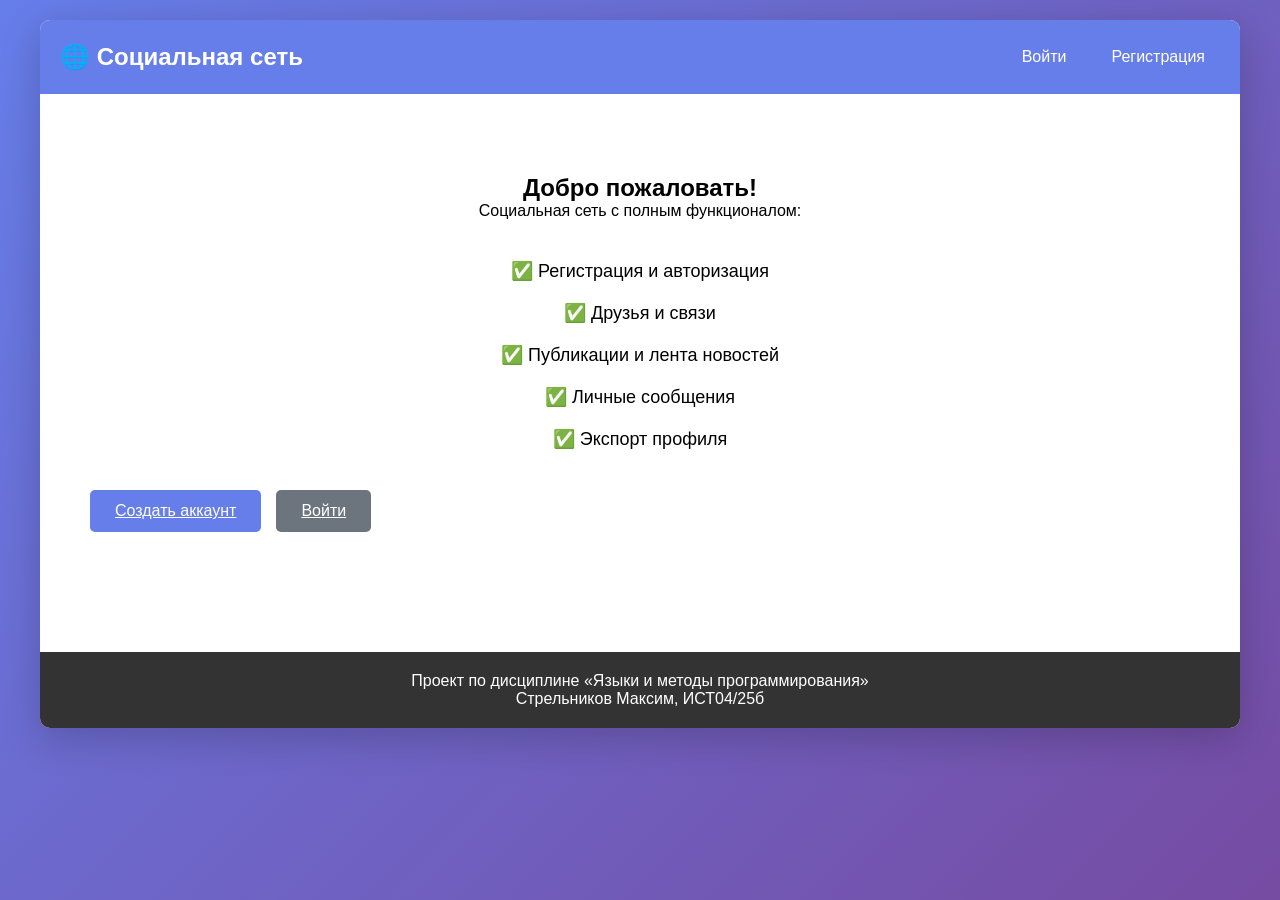
==== social-network-web/frontend/index.html @ dadb9f37 "Выполнение лабораторной работы 4 (организация Web API и frontend) - в папке social-network-web" ====
<!DOCTYPE html>
<html lang="ru">
<head>
    <meta charset="UTF-8">
    <meta name="viewport" content="width=device-width, initial-scale=1.0">
    <title>Социальная сеть</title>
    <link rel="stylesheet" href="css/style.css">
</head>
<body>
    <div class="container">
        <header>
            <h1>🌐 Социальная сеть</h1>
            <nav id="nav-auth">
                <a href="login.html">Войти</a>
                <a href="register.html">Регистрация</a>
            </nav>
            <nav id="nav-user" style="display: none;">
                <span id="user-name"></span>
                <a href="dashboard.html">Профиль</a>
                <button onclick="logout()">Выйти</button>
            </nav>
        </header>

        <main>
            <section class="welcome">
                <h2>Добро пожаловать!</h2>
                <p>Социальная сеть с полным функционалом:</p>
                <ul>
                    <li>✅ Регистрация и авторизация</li>
                    <li>✅ Друзья и связи</li>
                    <li>✅ Публикации и лента новостей</li>
                    <li>✅ Личные сообщения</li>
                    <li>✅ Экспорт профиля</li>
                </ul>
                <div class="buttons">
                    <a href="register.html" class="btn btn-primary">Создать аккаунт</a>
                    <a href="login.html" class="btn btn-secondary">Войти</a>
                </div>
            </section>
        </main>

        <footer>
            <p>Проект по дисциплине «Языки и методы программирования»</p>
            <p>Стрельников Максим, ИСТ04/25б</p>
        </footer>
    </div>
    <script src="js/app.js"></script>
</body>
</html>
---- social-network-web/frontend/css/style.css ----
/* Основные стили */
* {
    margin: 0;
    padding: 0;
    box-sizing: border-box;
}

body {
    font-family: 'Segoe UI', Tahoma, Geneva, Verdana, sans-serif;
    background: linear-gradient(135deg, #667eea 0%, #764ba2 100%);
    min-height: 100vh;
    padding: 20px;
}

.container {
    max-width: 1200px;
    margin: 0 auto;
    background: white;
    border-radius: 10px;
    box-shadow: 0 10px 40px rgba(0,0,0,0.2);
    overflow: hidden;
}

header {
    background: #667eea;
    color: white;
    padding: 20px;
    display: flex;
    justify-content: space-between;
    align-items: center;
}

header h1 {
    font-size: 24px;
}

header nav {
    display: flex;
    gap: 15px;
    align-items: center;
}

header nav a {
    color: white;
    text-decoration: none;
    padding: 8px 15px;
    border-radius: 5px;
    transition: background 0.3s;
}

header nav a:hover {
    background: rgba(255,255,255,0.2);
}

header button {
    background: #ff6b6b;
    color: white;
    border: none;
    padding: 8px 15px;
    border-radius: 5px;
    cursor: pointer;
    transition: background 0.3s;
}

header button:hover {
    background: #ff5252;
}

main {
    padding: 30px;
}

/* Формы */
.auth-form {
    max-width: 400px;
    margin: 50px auto;
    padding: 30px;
    background: #f8f9fa;
    border-radius: 10px;
}

.form-group {
    margin-bottom: 20px;
}

.form-group label {
    display: block;
    margin-bottom: 5px;
    font-weight: bold;
    color: #333;
}

.form-group input {
    width: 100%;
    padding: 12px;
    border: 2px solid #ddd;
    border-radius: 5px;
    font-size: 16px;
    transition: border-color 0.3s;
}

.form-group input:focus {
    outline: none;
    border-color: #667eea;
}

/* Кнопки */
.btn {
    padding: 12px 25px;
    border: none;
    border-radius: 5px;
    cursor: pointer;
    font-size: 16px;
    transition: all 0.3s;
}

.btn-primary {
    background: #667eea;
    color: white;
}

.btn-primary:hover {
    background: #5568d3;
}

.btn-secondary {
    background: #6c757d;
    color: white;
}

.btn-secondary:hover {
    background: #5a6268;
}

.buttons {
    display: flex;
    gap: 15px;
    margin-top: 30px;
}

/* Табы */
.tabs {
    display: flex;
    gap: 10px;
    margin-bottom: 20px;
    border-bottom: 2px solid #ddd;
    padding-bottom: 10px;
}

.tab-btn {
    padding: 10px 20px;
    background: #f8f9fa;
    border: none;
    border-radius: 5px;
    cursor: pointer;
    transition: all 0.3s;
}

.tab-btn.active {
    background: #667eea;
    color: white;
}

.tab-content {
    display: none;
}

.tab-content.active {
    display: block;
}

/* Карточки */
.card {
    background: #f8f9fa;
    padding: 20px;
    border-radius: 10px;
    margin-bottom: 15px;
    border-left: 4px solid #667eea;
}

.card h3 {
    color: #667eea;
    margin-bottom: 10px;
}

.card .timestamp {
    color: #999;
    font-size: 12px;
}

/* Сообщения */
.message-tabs {
    margin: 20px 0;
}

/* Ошибки */
.error {
    color: #ff6b6b;
    margin-top: 10px;
    padding: 10px;
    background: #ffe6e6;
    border-radius: 5px;
}

.success {
    color: #51cf66;
    margin-top: 10px;
    padding: 10px;
    background: #e6ffe6;
    border-radius: 5px;
}

/* Welcome секция */
.welcome {
    text-align: center;
    padding: 50px 20px;
}

.welcome ul {
    list-style: none;
    margin: 30px 0;
}

.welcome ul li {
    padding: 10px;
    font-size: 18px;
}

/* Footer */
footer {
    background: #333;
    color: white;
    text-align: center;
    padding: 20px;
    margin-top: 40px;
}

/* Адаптивность */
@media (max-width: 768px) {
    header {
        flex-direction: column;
        gap: 15px;
    }
    
    .tabs {
        flex-wrap: wrap;
    }
    
    .buttons {
        flex-direction: column;
    }
}
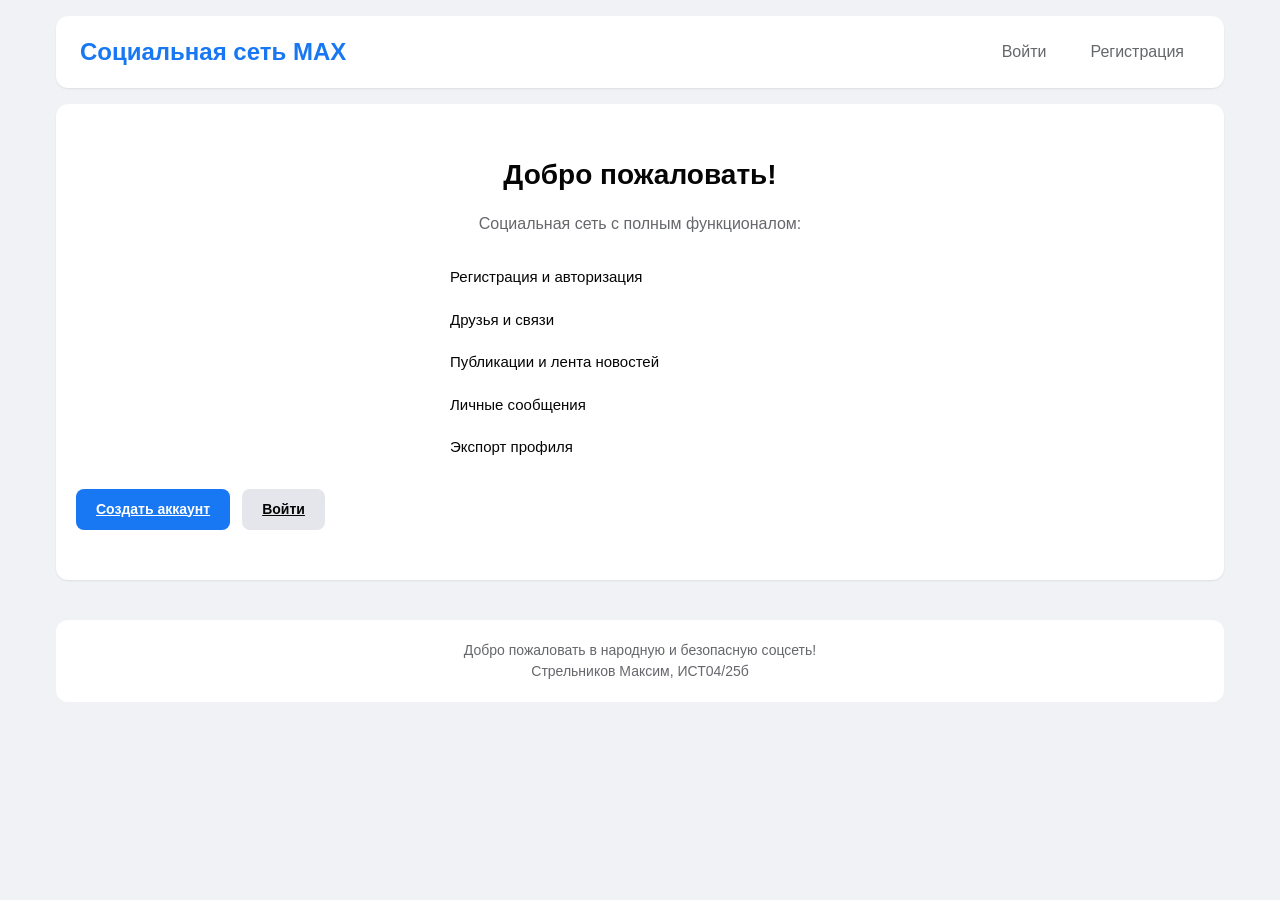
==== commit bc4b4a1a: "Update index.html" ====
--- a/social-network-web/frontend/index.html
+++ b/social-network-web/frontend/index.html
@@ -3,13 +3,13 @@
 <head>
     <meta charset="UTF-8">
     <meta name="viewport" content="width=device-width, initial-scale=1.0">
-    <title>Социальная сеть</title>
+    <title>Социальная сеть MAX</title>
     <link rel="stylesheet" href="css/style.css">
 </head>
 <body>
     <div class="container">
         <header>
-            <h1>🌐 Социальная сеть</h1>
+            <h1>Социальная сеть MAX</h1>
             <nav id="nav-auth">
                 <a href="login.html">Войти</a>
                 <a href="register.html">Регистрация</a>
@@ -26,11 +26,11 @@
                 <h2>Добро пожаловать!</h2>
                 <p>Социальная сеть с полным функционалом:</p>
                 <ul>
-                    <li>✅ Регистрация и авторизация</li>
-                    <li>✅ Друзья и связи</li>
-                    <li>✅ Публикации и лента новостей</li>
-                    <li>✅ Личные сообщения</li>
-                    <li>✅ Экспорт профиля</li>
+                    <li> Регистрация и авторизация</li>
+                    <li> Друзья и связи</li>
+                    <li> Публикации и лента новостей</li>
+                    <li> Личные сообщения</li>
+                    <li> Экспорт профиля</li>
                 </ul>
                 <div class="buttons">
                     <a href="register.html" class="btn btn-primary">Создать аккаунт</a>
@@ -40,7 +40,7 @@
         </main>
 
         <footer>
-            <p>Проект по дисциплине «Языки и методы программирования»</p>
+            <p>Добро пожаловать в народную и безопасную соцсеть!</p>
             <p>Стрельников Максим, ИСТ04/25б</p>
         </footer>
     </div>
--- a/social-network-web/frontend/css/style.css
+++ b/social-network-web/frontend/css/style.css
@@ -1,252 +1,723 @@
-/* Основные стили */
+/* ============================================ */
+/* СОВРЕМЕННЫЙ CSS С ПОДДЕРЖКОЙ ТЕМ (СВЕТЛАЯ/ТЁМНАЯ) */
+/* И ПЛАВНЫМИ ПЕРЕХОДАМИ ПРИ НАЖАТИЯХ */
+/* ============================================ */
+
+/* ---------- CSS-ПЕРЕМЕННЫЕ (СВЕТЛАЯ ТЕМА ПО УМОЛЧАНИЮ) ---------- */
+:root {
+  --bg-primary: #ffffff;
+  --bg-secondary: #f0f2f5;
+  --bg-tertiary: #e4e6eb;
+  --text-primary: #050505;
+  --text-secondary: #65676b;
+  --accent: #1877f2;
+  --accent-hover: #166fe5;
+  --accent-light: #e7f3ff;
+  --danger: #fa3e3e;
+  --success: #31a24c;
+  --border: #dddddd;
+  --shadow-sm: 0 1px 2px rgba(0, 0, 0, 0.08);
+  --shadow-md: 0 2px 8px rgba(0, 0, 0, 0.1);
+  --radius-sm: 8px;
+  --radius-md: 12px;
+  --radius-full: 50%;
+  --transition-fast: 0.2s cubic-bezier(0.4, 0, 0.2, 1);
+  --transition-smooth: 0.3s cubic-bezier(0.4, 0, 0.2, 1);
+  --font-family: -apple-system, BlinkMacSystemFont, "Segoe UI", Roboto, Helvetica, Arial, sans-serif;
+}
+
+/* ---------- ТЁМНАЯ ТЕМА ---------- */
+[data-theme="dark"] {
+  --bg-primary: #1c1e21;
+  --bg-secondary: #18191a;
+  --bg-tertiary: #3a3b3c;
+  --text-primary: #e4e6eb;
+  --text-secondary: #b0b3b8;
+  --accent: #2d88ff;
+  --accent-hover: #1a75ff;
+  --accent-light: #263951;
+  --danger: #ff6b6b;
+  --success: #42b72a;
+  --border: #3e4042;
+  --shadow-sm: 0 1px 2px rgba(0, 0, 0, 0.3);
+  --shadow-md: 0 2px 8px rgba(0, 0, 0, 0.4);
+}
+
+/* ============================================ */
+/* БАЗОВЫЕ НАСТРОЙКИ */
+/* ============================================ */
 * {
-    margin: 0;
-    padding: 0;
-    box-sizing: border-box;
+  box-sizing: border-box;
+  margin: 0;
+  padding: 0;
 }
 
 body {
-    font-family: 'Segoe UI', Tahoma, Geneva, Verdana, sans-serif;
-    background: linear-gradient(135deg, #667eea 0%, #764ba2 100%);
-    min-height: 100vh;
-    padding: 20px;
-}
-
+  font-family: var(--font-family);
+  background-color: var(--bg-secondary);
+  color: var(--text-primary);
+  min-height: 100vh;
+  transition: background-color var(--transition-smooth), color var(--transition-smooth);
+  line-height: 1.5;
+}
+
+/* Плавный переход для всех интерактивных элементов */
+a, button, input, textarea, .sidebar-item, .tab-btn, .action-btn, .widgets-item {
+  transition: background-color var(--transition-fast), color var(--transition-fast),
+              border-color var(--transition-fast), box-shadow var(--transition-fast),
+              transform var(--transition-fast);
+}
+
+/* ============================================ */
+/* КОНТЕЙНЕР */
+/* ============================================ */
 .container {
-    max-width: 1200px;
-    margin: 0 auto;
-    background: white;
-    border-radius: 10px;
-    box-shadow: 0 10px 40px rgba(0,0,0,0.2);
-    overflow: hidden;
-}
-
+  max-width: 1200px;
+  margin: 0 auto;
+  padding: 16px;
+}
+
+/* ============================================ */
+/* ШАПКА */
+/* ============================================ */
 header {
-    background: #667eea;
-    color: white;
-    padding: 20px;
-    display: flex;
-    justify-content: space-between;
-    align-items: center;
+  background: var(--bg-primary);
+  padding: 16px 24px;
+  border-radius: var(--radius-md);
+  box-shadow: var(--shadow-sm);
+  display: flex;
+  justify-content: space-between;
+  align-items: center;
+  margin-bottom: 16px;
+  transition: background-color var(--transition-smooth), box-shadow var(--transition-smooth);
 }
 
 header h1 {
-    font-size: 24px;
+  font-size: 24px;
+  color: var(--accent);
+  font-weight: 700;
 }
 
 header nav {
-    display: flex;
-    gap: 15px;
-    align-items: center;
+  display: flex;
+  gap: 12px;
+  align-items: center;
 }
 
 header nav a {
-    color: white;
-    text-decoration: none;
-    padding: 8px 15px;
-    border-radius: 5px;
-    transition: background 0.3s;
+  color: var(--text-secondary);
+  text-decoration: none;
+  padding: 8px 16px;
+  border-radius: var(--radius-sm);
+  font-weight: 500;
+  transition: background-color var(--transition-fast), color var(--transition-fast), transform var(--transition-fast);
 }
 
 header nav a:hover {
-    background: rgba(255,255,255,0.2);
-}
-
-header button {
-    background: #ff6b6b;
-    color: white;
-    border: none;
-    padding: 8px 15px;
-    border-radius: 5px;
-    cursor: pointer;
-    transition: background 0.3s;
-}
-
-header button:hover {
-    background: #ff5252;
-}
-
+  background-color: var(--bg-secondary);
+  color: var(--accent);
+  transform: translateY(-1px);
+}
+
+header nav a:active {
+  transform: scale(0.97);
+}
+
+header nav button {
+  background: var(--bg-tertiary);
+  color: var(--text-primary);
+  border: none;
+  padding: 8px 16px;
+  border-radius: var(--radius-sm);
+  font-weight: 600;
+  cursor: pointer;
+  transition: background-color var(--transition-fast), transform var(--transition-fast), box-shadow var(--transition-fast);
+}
+
+header nav button:hover {
+  background: var(--bg-secondary);
+  box-shadow: var(--shadow-sm);
+  transform: translateY(-1px);
+}
+
+header nav button:active {
+  transform: scale(0.96);
+}
+
+header #user-name {
+  font-weight: 600;
+  color: var(--text-primary);
+}
+
+/* ============================================ */
+/* СЕТКА ПРИЛОЖЕНИЯ (dashboard) */
+/* ============================================ */
+.app-container {
+  display: grid;
+  grid-template-columns: 240px 1fr 320px;
+  gap: 16px;
+  max-width: 1200px;
+  margin: 0 auto;
+  padding: 16px;
+}
+
+/* ============================================ */
+/* САЙДБАР (левая панель) */
+/* ============================================ */
+.sidebar {
+  background: var(--bg-primary);
+  padding: 16px;
+  border-radius: var(--radius-md);
+  height: fit-content;
+  box-shadow: var(--shadow-sm);
+  transition: background-color var(--transition-smooth), box-shadow var(--transition-smooth);
+}
+
+.sidebar-item {
+  padding: 12px;
+  margin-bottom: 8px;
+  border-radius: var(--radius-sm);
+  cursor: pointer;
+  color: var(--text-secondary);
+  font-weight: 500;
+  transition: background-color var(--transition-fast), color var(--transition-fast), transform var(--transition-fast);
+}
+
+.sidebar-item:hover {
+  background-color: var(--bg-secondary);
+  color: var(--accent);
+  transform: translateX(2px);
+}
+
+.sidebar-item:active {
+  transform: scale(0.98);
+}
+
+.sidebar-item.active {
+  background-color: var(--accent-light);
+  color: var(--accent);
+  font-weight: 600;
+}
+
+/* ============================================ */
+/* ОСНОВНОЙ КОНТЕНТ */
+/* ============================================ */
 main {
-    padding: 30px;
-}
-
-/* Формы */
+  padding: 0;
+}
+
+/* ============================================ */
+/* ВКЛАДКИ (ТАБЫ) */
+/* ============================================ */
+.tabs {
+  display: flex;
+  gap: 8px;
+  margin-bottom: 16px;
+  background: var(--bg-primary);
+  padding: 12px;
+  border-radius: var(--radius-md);
+  box-shadow: var(--shadow-sm);
+  transition: background-color var(--transition-smooth);
+}
+
+.tab-btn {
+  padding: 10px 20px;
+  background: var(--bg-secondary);
+  border: none;
+  border-radius: var(--radius-sm);
+  cursor: pointer;
+  font-weight: 500;
+  color: var(--text-secondary);
+  transition: background-color var(--transition-fast), color var(--transition-fast), transform var(--transition-fast), box-shadow var(--transition-fast);
+}
+
+.tab-btn:hover {
+  background: var(--bg-tertiary);
+  transform: translateY(-1px);
+  box-shadow: var(--shadow-sm);
+}
+
+.tab-btn:active {
+  transform: scale(0.96);
+}
+
+.tab-btn.active {
+  background: var(--accent);
+  color: white;
+  box-shadow: 0 4px 8px rgba(24, 119, 242, 0.3);
+}
+
+.tab-content {
+  display: none;
+}
+
+.tab-content.active {
+  display: block;
+}
+
+/* ============================================ */
+/* ЛЕНТА И ПОСТЫ */
+/* ============================================ */
+.feed {
+  display: flex;
+  flex-direction: column;
+  gap: 16px;
+}
+
+.post-card, .card {
+  background: var(--bg-primary);
+  padding: 16px;
+  border-radius: var(--radius-md);
+  box-shadow: var(--shadow-sm);
+  margin-bottom: 16px;
+  transition: background-color var(--transition-smooth), box-shadow var(--transition-fast), transform var(--transition-fast);
+}
+
+.post-card:hover, .card:hover {
+  box-shadow: var(--shadow-md);
+  transform: translateY(-2px);
+}
+
+.post-header {
+  display: flex;
+  align-items: center;
+  margin-bottom: 12px;
+}
+
+.avatar {
+  width: 40px;
+  height: 40px;
+  border-radius: var(--radius-full);
+  margin-right: 12px;
+  background: var(--bg-tertiary);
+  display: flex;
+  align-items: center;
+  justify-content: center;
+  font-weight: 600;
+  color: var(--accent);
+  transition: background-color var(--transition-smooth), color var(--transition-smooth);
+}
+
+.post-author {
+  font-weight: 600;
+  font-size: 15px;
+  color: var(--text-primary);
+}
+
+.post-content, .card p {
+  font-size: 14px;
+  line-height: 1.5;
+  margin-bottom: 12px;
+  color: var(--text-primary);
+}
+
+.post-actions {
+  display: flex;
+  justify-content: space-between;
+  border-top: 1px solid var(--border);
+  padding-top: 12px;
+  transition: border-color var(--transition-smooth);
+}
+
+.action-btn {
+  background: none;
+  border: none;
+  color: var(--text-secondary);
+  font-weight: 600;
+  cursor: pointer;
+  padding: 8px 12px;
+  border-radius: var(--radius-sm);
+  transition: background-color var(--transition-fast), color var(--transition-fast), transform var(--transition-fast);
+}
+
+.action-btn:hover {
+  background: var(--bg-secondary);
+  color: var(--accent);
+  transform: translateY(-1px);
+}
+
+.action-btn:active {
+  transform: scale(0.95);
+}
+
+.timestamp {
+  color: var(--text-secondary);
+  font-size: 12px;
+  margin-top: 8px;
+}
+
+/* ============================================ */
+/* ФОРМЫ */
+/* ============================================ */
 .auth-form {
-    max-width: 400px;
-    margin: 50px auto;
-    padding: 30px;
-    background: #f8f9fa;
-    border-radius: 10px;
+  max-width: 400px;
+  margin: 50px auto;
+  padding: 24px;
+  background: var(--bg-primary);
+  border-radius: var(--radius-md);
+  box-shadow: var(--shadow-sm);
+  transition: background-color var(--transition-smooth), box-shadow var(--transition-smooth);
 }
 
 .form-group {
-    margin-bottom: 20px;
+  margin-bottom: 16px;
 }
 
 .form-group label {
-    display: block;
-    margin-bottom: 5px;
-    font-weight: bold;
-    color: #333;
-}
-
-.form-group input {
-    width: 100%;
+  display: block;
+  margin-bottom: 8px;
+  font-weight: 500;
+  color: var(--text-primary);
+  font-size: 14px;
+}
+
+.form-group input,
+.form-group textarea {
+  width: 100%;
+  padding: 12px;
+  border: 1px solid var(--border);
+  border-radius: var(--radius-sm);
+  font-size: 14px;
+  transition: border-color var(--transition-fast), box-shadow var(--transition-fast), background-color var(--transition-smooth), color var(--transition-smooth);
+  font-family: inherit;
+  background: var(--bg-primary);
+  color: var(--text-primary);
+}
+
+.form-group input:focus,
+.form-group textarea:focus {
+  outline: none;
+  border-color: var(--accent);
+  box-shadow: 0 0 0 3px rgba(24, 119, 242, 0.2);
+}
+
+/* ============================================ */
+/* КНОПКИ */
+/* ============================================ */
+.btn {
+  padding: 10px 20px;
+  border: none;
+  border-radius: var(--radius-sm);
+  cursor: pointer;
+  font-size: 14px;
+  font-weight: 600;
+  transition: background-color var(--transition-fast), color var(--transition-fast),
+              transform var(--transition-fast), box-shadow var(--transition-fast);
+  display: inline-flex;
+  align-items: center;
+  justify-content: center;
+}
+
+.btn:active {
+  transform: scale(0.95);
+}
+
+.btn-primary {
+  background: var(--accent);
+  color: white;
+}
+
+.btn-primary:hover {
+  background: var(--accent-hover);
+  box-shadow: 0 4px 12px rgba(24, 119, 242, 0.3);
+  transform: translateY(-1px);
+}
+
+.btn-secondary {
+  background: var(--bg-tertiary);
+  color: var(--text-primary);
+}
+
+.btn-secondary:hover {
+  background: var(--bg-secondary);
+  box-shadow: var(--shadow-sm);
+  transform: translateY(-1px);
+}
+
+.buttons {
+  display: flex;
+  gap: 12px;
+  margin-top: 20px;
+}
+
+/* ============================================ */
+/* ПРАВАЯ ПАНЕЛЬ (ВИДЖЕТЫ) */
+/* ============================================ */
+.widgets {
+  background: var(--bg-primary);
+  padding: 16px;
+  border-radius: var(--radius-md);
+  height: fit-content;
+  box-shadow: var(--shadow-sm);
+  transition: background-color var(--transition-smooth), box-shadow var(--transition-smooth);
+}
+
+.widgets h3 {
+  font-size: 16px;
+  font-weight: 600;
+  margin-bottom: 12px;
+  color: var(--text-primary);
+}
+
+.widgets-item {
+  padding: 8px;
+  margin-bottom: 8px;
+  border-radius: var(--radius-sm);
+  display: flex;
+  align-items: center;
+  gap: 8px;
+  cursor: pointer;
+  transition: background-color var(--transition-fast), transform var(--transition-fast);
+}
+
+.widgets-item:hover {
+  background: var(--bg-secondary);
+  transform: translateX(2px);
+}
+
+/* ============================================ */
+/* СООБЩЕНИЯ */
+/* ============================================ */
+.send-message, .create-post, .add-friend {
+  background: var(--bg-primary);
+  padding: 16px;
+  border-radius: var(--radius-md);
+  box-shadow: var(--shadow-sm);
+  margin-bottom: 16px;
+  display: flex;
+  flex-direction: column;
+  gap: 12px;
+  transition: background-color var(--transition-smooth), box-shadow var(--transition-smooth);
+}
+
+.send-message input,
+.create-post textarea,
+.add-friend input {
+  width: 100%;
+  padding: 12px;
+  border: 1px solid var(--border);
+  border-radius: var(--radius-sm);
+  font-size: 14px;
+  font-family: inherit;
+  background: var(--bg-primary);
+  color: var(--text-primary);
+  transition: border-color var(--transition-fast), box-shadow var(--transition-fast), background-color var(--transition-smooth), color var(--transition-smooth);
+}
+
+.send-message input:focus,
+.create-post textarea:focus,
+.add-friend input:focus {
+  outline: none;
+  border-color: var(--accent);
+  box-shadow: 0 0 0 3px rgba(24, 119, 242, 0.2);
+}
+
+.message-tabs {
+  display: flex;
+  gap: 8px;
+  margin: 16px 0;
+}
+
+/* ============================================ */
+/* ПРОФИЛЬ */
+/* ============================================ */
+.profile-info {
+  background: var(--bg-primary);
+  padding: 24px;
+  border-radius: var(--radius-md);
+  box-shadow: var(--shadow-sm);
+  margin-bottom: 16px;
+  transition: background-color var(--transition-smooth);
+}
+
+.profile-info h2 {
+  font-size: 20px;
+  font-weight: 600;
+  margin-bottom: 16px;
+  color: var(--text-primary);
+}
+
+.profile-info p {
+  font-size: 14px;
+  margin-bottom: 8px;
+  color: var(--text-secondary);
+}
+
+.profile-info p strong {
+  color: var(--text-primary);
+}
+
+.password-change {
+  background: var(--bg-primary);
+  padding: 24px;
+  border-radius: var(--radius-md);
+  box-shadow: var(--shadow-sm);
+  transition: background-color var(--transition-smooth);
+}
+
+.password-change h3 {
+  font-size: 16px;
+  font-weight: 600;
+  margin-bottom: 16px;
+  color: var(--text-primary);
+}
+
+.password-change form {
+  display: flex;
+  flex-direction: column;
+  gap: 12px;
+}
+
+.password-change input {
+  padding: 12px;
+  border: 1px solid var(--border);
+  border-radius: var(--radius-sm);
+  font-size: 14px;
+  background: var(--bg-primary);
+  color: var(--text-primary);
+  transition: border-color var(--transition-fast), box-shadow var(--transition-fast), background-color var(--transition-smooth), color var(--transition-smooth);
+}
+
+.password-change input:focus {
+  outline: none;
+  border-color: var(--accent);
+  box-shadow: 0 0 0 3px rgba(24, 119, 242, 0.2);
+}
+
+/* ============================================ */
+/* УВЕДОМЛЕНИЯ */
+/* ============================================ */
+.error {
+  color: var(--danger);
+  margin-top: 12px;
+  padding: 12px;
+  background: rgba(250, 62, 62, 0.1);
+  border-radius: var(--radius-sm);
+  font-size: 14px;
+  transition: background-color var(--transition-smooth), color var(--transition-smooth);
+}
+
+.success {
+  color: var(--success);
+  margin-top: 12px;
+  padding: 12px;
+  background: rgba(49, 162, 76, 0.1);
+  border-radius: var(--radius-sm);
+  font-size: 14px;
+  transition: background-color var(--transition-smooth), color var(--transition-smooth);
+}
+
+/* ============================================ */
+/* WELCOME СЕКЦИЯ */
+/* ============================================ */
+.welcome {
+  text-align: center;
+  padding: 50px 20px;
+  background: var(--bg-primary);
+  border-radius: var(--radius-md);
+  box-shadow: var(--shadow-sm);
+  transition: background-color var(--transition-smooth);
+}
+
+.welcome h2 {
+  font-size: 28px;
+  font-weight: 700;
+  margin-bottom: 16px;
+  color: var(--text-primary);
+}
+
+.welcome p {
+  font-size: 16px;
+  color: var(--text-secondary);
+  margin-bottom: 20px;
+}
+
+.welcome ul {
+  list-style: none;
+  margin: 20px 0;
+  text-align: left;
+  max-width: 400px;
+  margin-left: auto;
+  margin-right: auto;
+}
+
+.welcome ul li {
+  padding: 10px;
+  font-size: 15px;
+  color: var(--text-primary);
+}
+
+/* ============================================ */
+/* FOOTER */
+/* ============================================ */
+footer {
+  background: var(--bg-primary);
+  color: var(--text-secondary);
+  text-align: center;
+  padding: 20px;
+  margin-top: 40px;
+  border-radius: var(--radius-md);
+  font-size: 14px;
+  transition: background-color var(--transition-smooth), color var(--transition-smooth);
+}
+
+/* ============================================ */
+/* АДАПТИВНОСТЬ (СОХРАНЕНА С ПЛАВНЫМИ ПЕРЕХОДАМИ) */
+/* ============================================ */
+@media (max-width: 900px) {
+  .app-container {
+    grid-template-columns: 1fr;
+  }
+  
+  .sidebar, .widgets {
+    display: none;
+  }
+  
+  header {
+    flex-direction: column;
+    gap: 12px;
+    text-align: center;
+  }
+  
+  header nav {
+    flex-wrap: wrap;
+    justify-content: center;
+  }
+  
+  .tabs {
+    flex-wrap: wrap;
+    justify-content: center;
+  }
+  
+  .buttons {
+    flex-direction: column;
+  }
+  
+  .auth-form {
+    margin: 20px auto;
+    padding: 16px;
+  }
+}
+
+@media (max-width: 600px) {
+  .container {
+    padding: 8px;
+  }
+  
+  header {
+    padding: 12px 16px;
+  }
+  
+  header h1 {
+    font-size: 20px;
+  }
+  
+  .tab-btn {
+    padding: 8px 12px;
+    font-size: 13px;
+  }
+  
+  .post-card, .card {
     padding: 12px;
-    border: 2px solid #ddd;
-    border-radius: 5px;
-    font-size: 16px;
-    transition: border-color 0.3s;
-}
-
-.form-group input:focus {
-    outline: none;
-    border-color: #667eea;
-}
-
-/* Кнопки */
-.btn {
-    padding: 12px 25px;
-    border: none;
-    border-radius: 5px;
-    cursor: pointer;
-    font-size: 16px;
-    transition: all 0.3s;
-}
-
-.btn-primary {
-    background: #667eea;
-    color: white;
-}
-
-.btn-primary:hover {
-    background: #5568d3;
-}
-
-.btn-secondary {
-    background: #6c757d;
-    color: white;
-}
-
-.btn-secondary:hover {
-    background: #5a6268;
-}
-
-.buttons {
-    display: flex;
-    gap: 15px;
-    margin-top: 30px;
-}
-
-/* Табы */
-.tabs {
-    display: flex;
-    gap: 10px;
-    margin-bottom: 20px;
-    border-bottom: 2px solid #ddd;
-    padding-bottom: 10px;
-}
-
-.tab-btn {
-    padding: 10px 20px;
-    background: #f8f9fa;
-    border: none;
-    border-radius: 5px;
-    cursor: pointer;
-    transition: all 0.3s;
-}
-
-.tab-btn.active {
-    background: #667eea;
-    color: white;
-}
-
-.tab-content {
-    display: none;
-}
-
-.tab-content.active {
-    display: block;
-}
-
-/* Карточки */
-.card {
-    background: #f8f9fa;
-    padding: 20px;
-    border-radius: 10px;
-    margin-bottom: 15px;
-    border-left: 4px solid #667eea;
-}
-
-.card h3 {
-    color: #667eea;
-    margin-bottom: 10px;
-}
-
-.card .timestamp {
-    color: #999;
-    font-size: 12px;
-}
-
-/* Сообщения */
-.message-tabs {
-    margin: 20px 0;
-}
-
-/* Ошибки */
-.error {
-    color: #ff6b6b;
-    margin-top: 10px;
-    padding: 10px;
-    background: #ffe6e6;
-    border-radius: 5px;
-}
-
-.success {
-    color: #51cf66;
-    margin-top: 10px;
-    padding: 10px;
-    background: #e6ffe6;
-    border-radius: 5px;
-}
-
-/* Welcome секция */
-.welcome {
-    text-align: center;
-    padding: 50px 20px;
-}
-
-.welcome ul {
-    list-style: none;
-    margin: 30px 0;
-}
-
-.welcome ul li {
-    padding: 10px;
-    font-size: 18px;
-}
-
-/* Footer */
-footer {
-    background: #333;
-    color: white;
-    text-align: center;
-    padding: 20px;
-    margin-top: 40px;
-}
-
-/* Адаптивность */
-@media (max-width: 768px) {
-    header {
-        flex-direction: column;
-        gap: 15px;
-    }
-    
-    .tabs {
-        flex-wrap: wrap;
-    }
-    
-    .buttons {
-        flex-direction: column;
-    }
+  }
 }
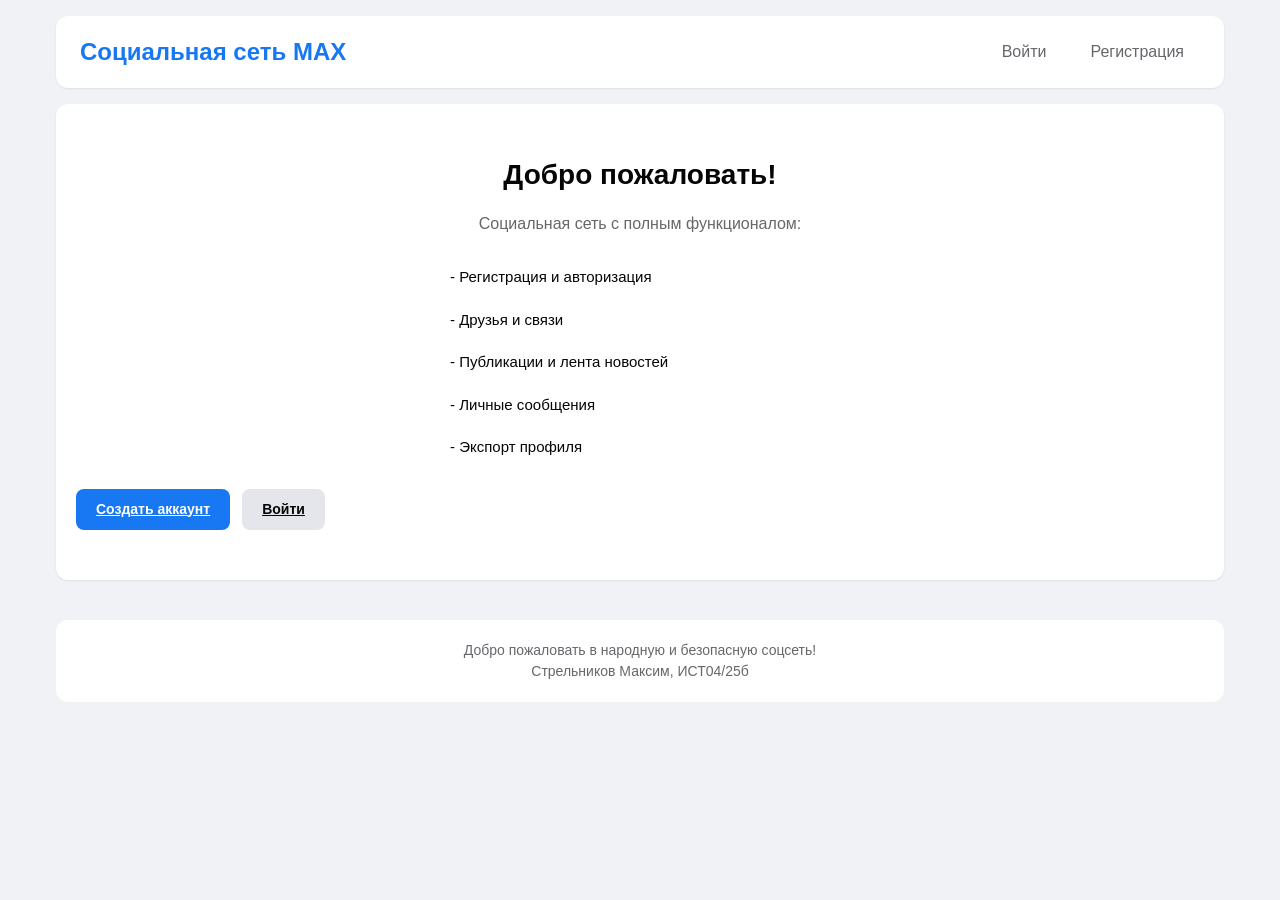
==== commit 8b5415a0: "Update index.html" ====
--- a/social-network-web/frontend/index.html
+++ b/social-network-web/frontend/index.html
@@ -4,7 +4,7 @@
     <meta charset="UTF-8">
     <meta name="viewport" content="width=device-width, initial-scale=1.0">
     <title>Социальная сеть MAX</title>
-    <link rel="stylesheet" href="css/style.css">
+    <link rel="stylesheet" href="css/style.css?v=1">
 </head>
 <body>
     <div class="container">
@@ -26,11 +26,11 @@
                 <h2>Добро пожаловать!</h2>
                 <p>Социальная сеть с полным функционалом:</p>
                 <ul>
-                    <li> Регистрация и авторизация</li>
-                    <li> Друзья и связи</li>
-                    <li> Публикации и лента новостей</li>
-                    <li> Личные сообщения</li>
-                    <li> Экспорт профиля</li>
+                    <li> - Регистрация и авторизация</li>
+                    <li> - Друзья и связи</li>
+                    <li> - Публикации и лента новостей</li>
+                    <li> - Личные сообщения</li>
+                    <li> - Экспорт профиля</li>
                 </ul>
                 <div class="buttons">
                     <a href="register.html" class="btn btn-primary">Создать аккаунт</a>
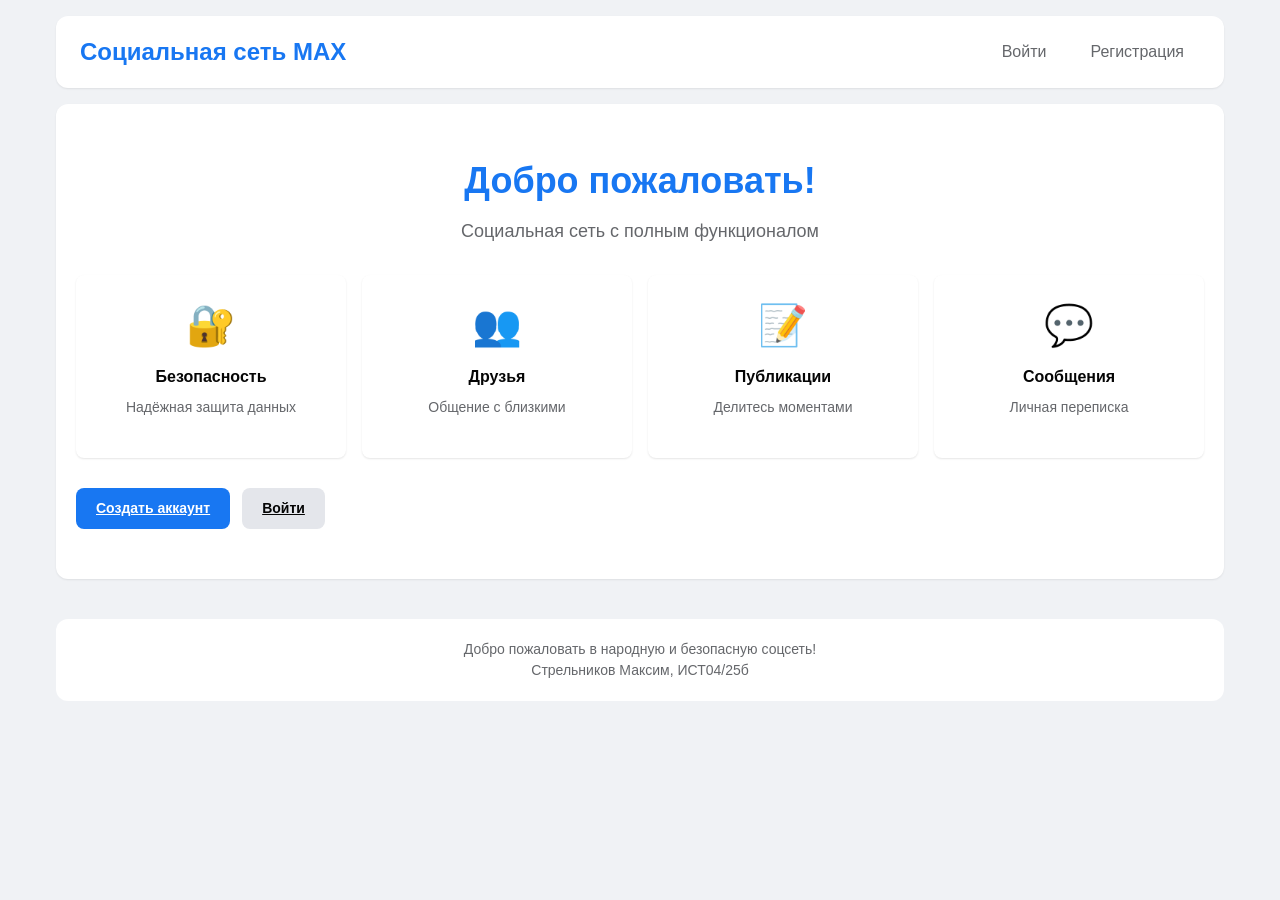
==== commit 35e870bd: "update index.html & style.css" ====
--- a/social-network-web/frontend/index.html
+++ b/social-network-web/frontend/index.html
@@ -22,22 +22,41 @@
         </header>
 
         <main>
-            <section class="welcome">
-                <h2>Добро пожаловать!</h2>
-                <p>Социальная сеть с полным функционалом:</p>
-                <ul>
-                    <li> - Регистрация и авторизация</li>
-                    <li> - Друзья и связи</li>
-                    <li> - Публикации и лента новостей</li>
-                    <li> - Личные сообщения</li>
-                    <li> - Экспорт профиля</li>
-                </ul>
-                <div class="buttons">
-                    <a href="register.html" class="btn btn-primary">Создать аккаунт</a>
-                    <a href="login.html" class="btn btn-secondary">Войти</a>
-                </div>
-            </section>
-        </main>
+    <section class="welcome">
+        <div class="welcome-banner">
+            <h2>Добро пожаловать!</h2>
+            <p class="subtitle">Социальная сеть с полным функционалом</p>
+        </div>
+        
+        <div class="features">
+            <div class="feature-card">
+                <span class="feature-icon">🔐</span>
+                <h3>Безопасность</h3>
+                <p>Надёжная защита данных</p>
+            </div>
+            <div class="feature-card">
+                <span class="feature-icon">👥</span>
+                <h3>Друзья</h3>
+                <p>Общение с близкими</p>
+            </div>
+            <div class="feature-card">
+                <span class="feature-icon">📝</span>
+                <h3>Публикации</h3>
+                <p>Делитесь моментами</p>
+            </div>
+            <div class="feature-card">
+                <span class="feature-icon">💬</span>
+                <h3>Сообщения</h3>
+                <p>Личная переписка</p>
+            </div>
+        </div>
+        
+        <div class="buttons">
+            <a href="register.html" class="btn btn-primary">Создать аккаунт</a>
+            <a href="login.html" class="btn btn-secondary">Войти</a>
+        </div>
+    </section>
+</main>
 
         <footer>
             <p>Добро пожаловать в народную и безопасную соцсеть!</p>
--- a/social-network-web/frontend/css/style.css
+++ b/social-network-web/frontend/css/style.css
@@ -720,4 +720,73 @@
   .post-card, .card {
     padding: 12px;
   }
+}
+
+/* ============================================ */
+/* WELCOME BANNER */
+/* ============================================ */
+
+.welcome-banner {
+    text-align: center;
+    margin-bottom: 30px;
+}
+
+.welcome-banner h2 {
+    font-size: 36px;
+    font-weight: 700;
+    color: #1877f2;
+    margin-bottom: 10px;
+}
+
+.welcome-banner .subtitle {
+    font-size: 18px;
+    color: #65676b;
+}
+
+.features {
+    display: grid;
+    grid-template-columns: repeat(auto-fit, minmax(200px, 1fr));
+    gap: 16px;
+    margin: 30px 0;
+}
+
+.feature-card {
+    background: #ffffff;
+    padding: 20px;
+    border-radius: 8px;
+    box-shadow: 0 1px 2px rgba(0, 0, 0, 0.1);
+    text-align: center;
+    transition: transform 0.3s;
+}
+
+.feature-card:hover {
+    transform: translateY(-5px);
+}
+
+.feature-icon {
+    font-size: 40px;
+    display: block;
+    margin-bottom: 10px;
+}
+
+.feature-card h3 {
+    font-size: 16px;
+    font-weight: 600;
+    color: #050505;
+    margin-bottom: 8px;
+}
+
+.feature-card p {
+    font-size: 14px;
+    color: #65676b;
+}
+
+@media (max-width: 600px) {
+    .features {
+        grid-template-columns: 1fr;
+    }
+    
+    .welcome-banner h2 {
+        font-size: 28px;
+    }
 }
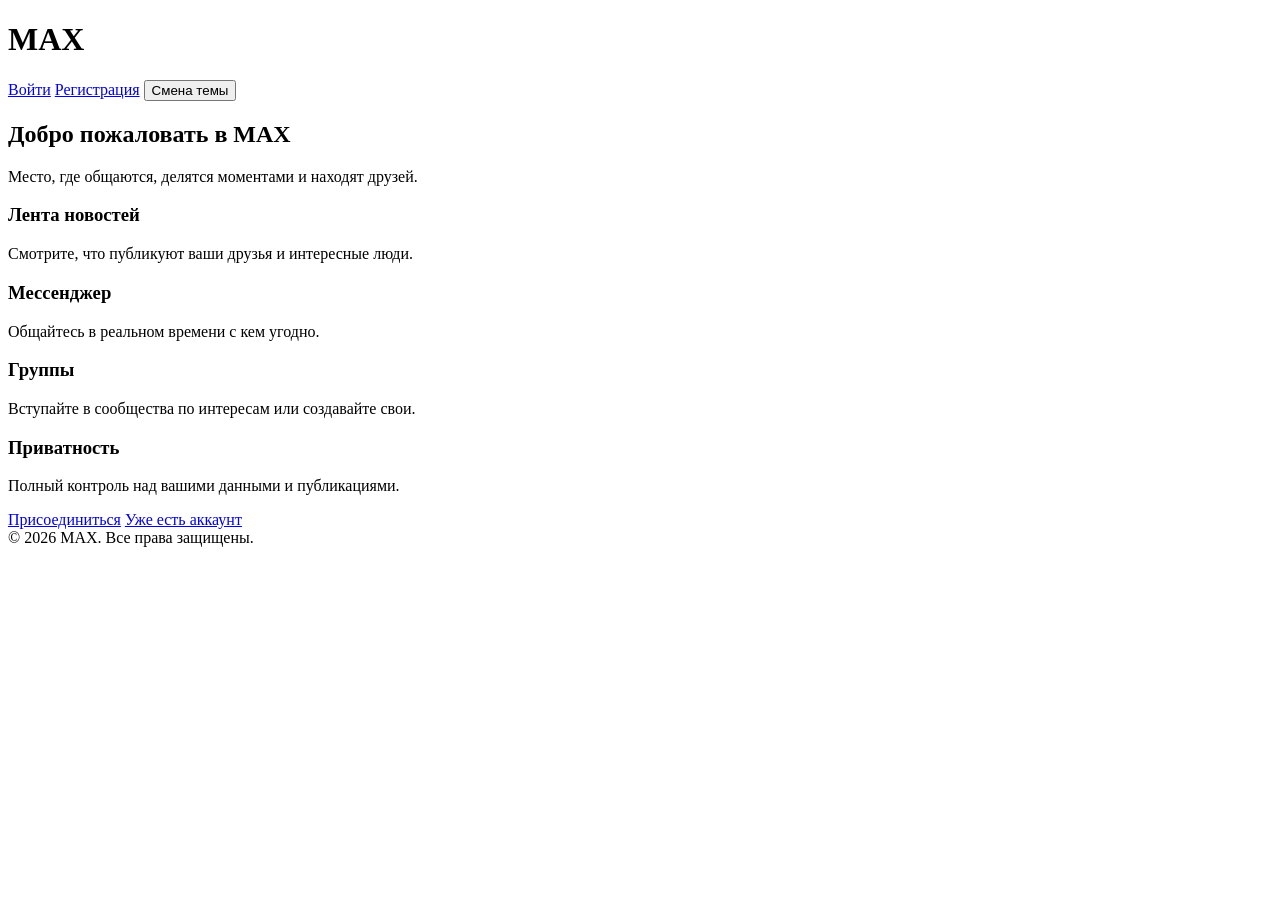
==== commit 4231ea03: "Update social-network-web" ====
--- a/social-network-web/frontend/index.html
+++ b/social-network-web/frontend/index.html
@@ -1,68 +1,63 @@
 <!DOCTYPE html>
 <html lang="ru">
 <head>
-    <meta charset="UTF-8">
-    <meta name="viewport" content="width=device-width, initial-scale=1.0">
-    <title>Социальная сеть MAX</title>
-    <link rel="stylesheet" href="css/style.css?v=1">
+  <meta charset="UTF-8">
+  <meta name="viewport" content="width=device-width, initial-scale=1.0">
+  <title>MAX</title>
+  <link rel="stylesheet" href="style.css">
 </head>
 <body>
-    <div class="container">
-        <header>
-            <h1>Социальная сеть MAX</h1>
-            <nav id="nav-auth">
-                <a href="login.html">Войти</a>
-                <a href="register.html">Регистрация</a>
-            </nav>
-            <nav id="nav-user" style="display: none;">
-                <span id="user-name"></span>
-                <a href="dashboard.html">Профиль</a>
-                <button onclick="logout()">Выйти</button>
-            </nav>
-        </header>
+  <header>
+    <h1>MAX</h1>
+    <nav>
+      <a href="login.html">Войти</a>
+      <a href="register.html">Регистрация</a>
+      <button class="theme-toggle" onclick="toggleTheme()">Смена темы</button>
+    </nav>
+  </header>
 
-        <main>
-    <section class="welcome">
-        <div class="welcome-banner">
-            <h2>Добро пожаловать!</h2>
-            <p class="subtitle">Социальная сеть с полным функционалом</p>
+  <main class="container">
+    <div class="welcome">
+      <h2>Добро пожаловать в MAX</h2>
+      <p>Место, где общаются, делятся моментами и находят друзей.</p>
+
+      <div class="features">
+        <div class="feature-card">
+          <span class="feature-icon"></span>
+          <h3>Лента новостей</h3>
+          <p>Смотрите, что публикуют ваши друзья и интересные люди.</p>
         </div>
-        
-        <div class="features">
-            <div class="feature-card">
-                <span class="feature-icon">🔐</span>
-                <h3>Безопасность</h3>
-                <p>Надёжная защита данных</p>
-            </div>
-            <div class="feature-card">
-                <span class="feature-icon">👥</span>
-                <h3>Друзья</h3>
-                <p>Общение с близкими</p>
-            </div>
-            <div class="feature-card">
-                <span class="feature-icon">📝</span>
-                <h3>Публикации</h3>
-                <p>Делитесь моментами</p>
-            </div>
-            <div class="feature-card">
-                <span class="feature-icon">💬</span>
-                <h3>Сообщения</h3>
-                <p>Личная переписка</p>
-            </div>
+        <div class="feature-card">
+          <span class="feature-icon"></span>
+          <h3>Мессенджер</h3>
+          <p>Общайтесь в реальном времени с кем угодно.</p>
         </div>
-        
-        <div class="buttons">
-            <a href="register.html" class="btn btn-primary">Создать аккаунт</a>
-            <a href="login.html" class="btn btn-secondary">Войти</a>
+        <div class="feature-card">
+          <span class="feature-icon"></span>
+          <h3>Группы</h3>
+          <p>Вступайте в сообщества по интересам или создавайте свои.</p>
         </div>
-    </section>
-</main>
+        <div class="feature-card">
+          <span class="feature-icon"></span>
+          <h3>Приватность</h3>
+          <p>Полный контроль над вашими данными и публикациями.</p>
+        </div>
+      </div>
 
-        <footer>
-            <p>Добро пожаловать в народную и безопасную соцсеть!</p>
-            <p>Стрельников Максим, ИСТ04/25б</p>
-        </footer>
+      <div class="buttons">
+        <a href="register.html" class="btn btn-primary">Присоединиться</a>
+        <a href="login.html" class="btn btn-secondary">Уже есть аккаунт</a>
+      </div>
     </div>
-    <script src="js/app.js"></script>
+  </main>
+
+  <footer>© 2026 MAX. Все права защищены.</footer>
+
+  <script>
+    function toggleTheme() {
+      const body = document.body;
+      body.dataset.theme = body.dataset.theme === 'dark' ? 'light' : 'dark';
+    }
+  </script>
 </body>
 </html>
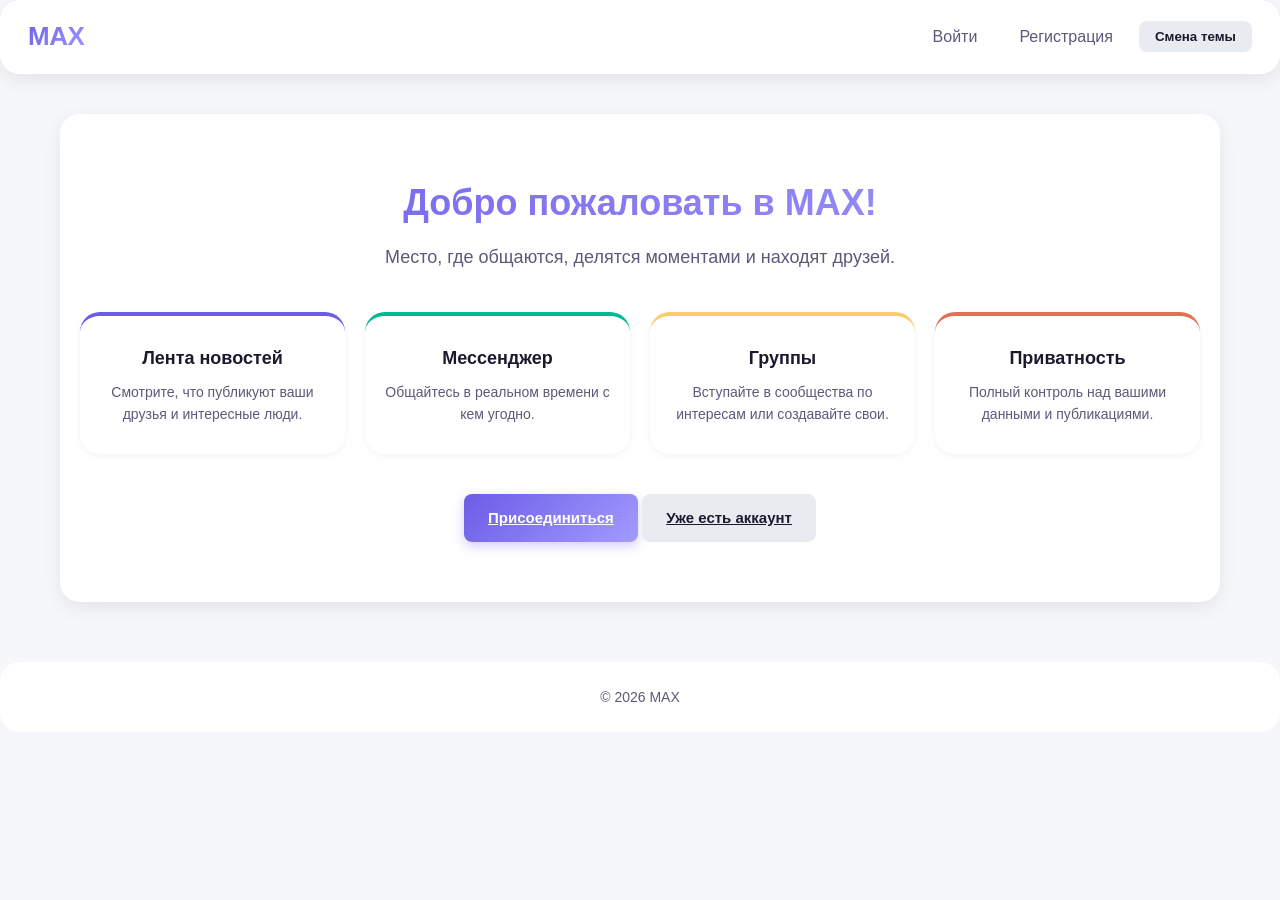
==== commit 4464aac5: "Update social-network-web" ====
--- a/social-network-web/frontend/index.html
+++ b/social-network-web/frontend/index.html
@@ -3,8 +3,8 @@
 <head>
   <meta charset="UTF-8">
   <meta name="viewport" content="width=device-width, initial-scale=1.0">
-  <title>MAX</title>
-  <link rel="stylesheet" href="style.css">
+  <title>MAX — Добро пожаловать</title>
+  <link rel="stylesheet" href="css/style.css">
 </head>
 <body>
   <header>
@@ -18,7 +18,7 @@
 
   <main class="container">
     <div class="welcome">
-      <h2>Добро пожаловать в MAX</h2>
+      <h2>Добро пожаловать в MAX!</h2>
       <p>Место, где общаются, делятся моментами и находят друзей.</p>
 
       <div class="features">
@@ -51,7 +51,7 @@
     </div>
   </main>
 
-  <footer>© 2026 MAX. Все права защищены.</footer>
+  <footer>© 2026 MAX</footer>
 
   <script>
     function toggleTheme() {
--- a/social-network-web/frontend/css/style.css
+++ b/social-network-web/frontend/css/style.css
@@ -0,0 +1,632 @@
+/* ============================================ */
+/* СОВРЕМЕННЫЙ CSS С РАСШИРЕННОЙ ЦВЕТОВОЙ ПАЛИТРОЙ */
+/* ПОДДЕРЖКА СВЕТЛОЙ И ТЁМНОЙ ТЕМ */
+/* ============================================ */
+
+/* ---------- ПЕРЕМЕННЫЕ: СВЕТЛАЯ ТЕМА ---------- */
+:root {
+  --bg-primary: #ffffff;
+  --bg-secondary: #f5f7fa;
+  --bg-tertiary: #e8ecf1;
+  --text-primary: #1a1a2e;
+  --text-secondary: #5a5a7a;
+  --accent: #6c5ce7;            /* фиолетовый */
+  --accent-hover: #5a4bd1;
+  --accent-light: #eceaff;
+  --accent2: #00b894;           /* зелёный */
+  --accent2-hover: #00a381;
+  --accent3: #fdcb6e;           /* жёлтый */
+  --accent3-hover: #f0b900;
+  --accent4: #e17055;           /* оранжевый */
+  --accent4-hover: #d35400;
+  --danger: #d63031;
+  --success: #00b894;
+  --warning: #fdcb6e;
+  --border: #dfe6e9;
+  --shadow-sm: 0 2px 6px rgba(0, 0, 0, 0.05);
+  --shadow-md: 0 6px 20px rgba(0, 0, 0, 0.08);
+  --shadow-lg: 0 12px 32px rgba(0, 0, 0, 0.12);
+  --radius-sm: 8px;
+  --radius-md: 12px;
+  --radius-lg: 20px;
+  --radius-full: 50%;
+  --transition-fast: 0.2s cubic-bezier(0.4, 0, 0.2, 1);
+  --transition-smooth: 0.3s cubic-bezier(0.4, 0, 0.2, 1);
+  --font-family: 'Inter', -apple-system, BlinkMacSystemFont, "Segoe UI", Roboto, sans-serif;
+  --gradient-primary: linear-gradient(135deg, #6c5ce7, #a29bfe);
+  --gradient-accent: linear-gradient(135deg, #00b894, #55efc4);
+}
+
+/* ---------- ТЁМНАЯ ТЕМА ---------- */
+[data-theme="dark"] {
+  --bg-primary: #1a1a2e;
+  --bg-secondary: #16213e;
+  --bg-tertiary: #0f3460;
+  --text-primary: #e2e2e9;
+  --text-secondary: #a0a0b8;
+  --accent: #a29bfe;
+  --accent-hover: #b8b3ff;
+  --accent-light: #2a2a4a;
+  --accent2: #55efc4;
+  --accent2-hover: #6fffd8;
+  --accent3: #ffeaa7;
+  --accent3-hover: #ffdd57;
+  --accent4: #fab1a0;
+  --accent4-hover: #ff7675;
+  --danger: #ff7675;
+  --success: #55efc4;
+  --warning: #ffeaa7;
+  --border: #2d3436;
+  --shadow-sm: 0 2px 6px rgba(0, 0, 0, 0.3);
+  --shadow-md: 0 6px 20px rgba(0, 0, 0, 0.5);
+  --shadow-lg: 0 12px 32px rgba(0, 0, 0, 0.6);
+  --gradient-primary: linear-gradient(135deg, #a29bfe, #6c5ce7);
+  --gradient-accent: linear-gradient(135deg, #55efc4, #00b894);
+}
+
+/* ---------- ОБЩИЕ СБРОСЫ ---------- */
+* {
+  box-sizing: border-box;
+  margin: 0;
+  padding: 0;
+}
+
+body {
+  font-family: var(--font-family);
+  background-color: var(--bg-secondary);
+  color: var(--text-primary);
+  min-height: 100vh;
+  transition: background-color var(--transition-smooth), color var(--transition-smooth);
+  line-height: 1.6;
+  -webkit-font-smoothing: antialiased;
+}
+
+a, button, input, textarea, .sidebar-item, .tab-btn, .action-btn, .widgets-item, .feature-card {
+  transition: background-color var(--transition-fast), color var(--transition-fast),
+              border-color var(--transition-fast), box-shadow var(--transition-fast),
+              transform var(--transition-fast), opacity var(--transition-fast);
+}
+
+/* ---------- КОНТЕЙНЕР ---------- */
+.container {
+  max-width: 1200px;
+  margin: 0 auto;
+  padding: 20px;
+}
+
+/* ---------- ШАПКА ---------- */
+header {
+  background: var(--bg-primary);
+  padding: 16px 28px;
+  border-radius: var(--radius-lg);
+  box-shadow: var(--shadow-md);
+  display: flex;
+  justify-content: space-between;
+  align-items: center;
+  margin-bottom: 20px;
+  backdrop-filter: blur(10px);
+  transition: background-color var(--transition-smooth), box-shadow var(--transition-smooth);
+  flex-wrap: wrap;
+  gap: 12px;
+}
+
+header h1 {
+  font-size: 26px;
+  background: var(--gradient-primary);
+  -webkit-background-clip: text;
+  -webkit-text-fill-color: transparent;
+  font-weight: 800;
+  letter-spacing: -0.5px;
+}
+
+header nav {
+  display: flex;
+  gap: 10px;
+  align-items: center;
+}
+
+header nav a {
+  color: var(--text-secondary);
+  text-decoration: none;
+  padding: 8px 16px;
+  border-radius: var(--radius-sm);
+  font-weight: 500;
+  transition: all var(--transition-fast);
+}
+
+header nav a:hover {
+  background-color: var(--accent-light);
+  color: var(--accent);
+  transform: translateY(-2px);
+}
+
+header nav a:active {
+  transform: scale(0.96);
+}
+
+.theme-toggle {
+  background: var(--bg-tertiary);
+  border: none;
+  padding: 8px 16px;
+  border-radius: var(--radius-sm);
+  font-weight: 600;
+  cursor: pointer;
+  color: var(--text-primary);
+  transition: all var(--transition-fast);
+}
+
+.theme-toggle:hover {
+  background: var(--accent2);
+  color: white;
+  transform: translateY(-1px);
+  box-shadow: 0 4px 12px rgba(0, 184, 148, 0.3);
+}
+
+.theme-toggle:active {
+  transform: scale(0.95);
+}
+
+/* ---------- СЕТКА DASHBOARD ---------- */
+.app-container {
+  display: grid;
+  grid-template-columns: 250px 1fr 300px;
+  gap: 20px;
+  max-width: 1200px;
+  margin: 0 auto;
+  padding: 0 20px 20px;
+}
+
+/* ---------- САЙДБАР ---------- */
+.sidebar {
+  background: var(--bg-primary);
+  padding: 20px;
+  border-radius: var(--radius-lg);
+  box-shadow: var(--shadow-sm);
+  height: fit-content;
+  transition: background-color var(--transition-smooth), box-shadow var(--transition-smooth);
+}
+
+.sidebar-item {
+  display: block;
+  width: 100%;
+  padding: 12px 16px;
+  margin-bottom: 6px;
+  border-radius: var(--radius-sm);
+  cursor: pointer;
+  color: var(--text-secondary);
+  font-weight: 500;
+  background: transparent;
+  border: none;
+  text-align: left;
+  transition: all var(--transition-fast);
+}
+
+.sidebar-item:hover {
+  background: var(--accent-light);
+  color: var(--accent);
+  transform: translateX(4px);
+}
+
+.sidebar-item.active {
+  background: var(--gradient-primary);
+  color: white;
+  font-weight: 600;
+  box-shadow: 0 4px 12px rgba(108, 92, 231, 0.3);
+}
+
+/* ---------- ОСНОВНОЙ КОНТЕНТ ---------- */
+main {
+  padding: 0;
+}
+
+/* ---------- ТАБЫ ---------- */
+.tabs {
+  display: flex;
+  gap: 8px;
+  margin-bottom: 20px;
+  background: var(--bg-primary);
+  padding: 8px;
+  border-radius: var(--radius-lg);
+  box-shadow: var(--shadow-sm);
+}
+
+.tab-btn {
+  flex: 1;
+  padding: 10px 18px;
+  background: transparent;
+  border: none;
+  border-radius: var(--radius-sm);
+  cursor: pointer;
+  font-weight: 600;
+  color: var(--text-secondary);
+  transition: all var(--transition-fast);
+}
+
+.tab-btn:hover {
+  background: var(--bg-secondary);
+  color: var(--accent);
+  transform: translateY(-1px);
+}
+
+.tab-btn.active {
+  background: var(--gradient-primary);
+  color: white;
+  box-shadow: 0 4px 10px rgba(108, 92, 231, 0.4);
+}
+
+.tab-content {
+  display: none;
+}
+.tab-content.active {
+  display: block;
+}
+
+/* ---------- ЛЕНТА И ПОСТЫ ---------- */
+.feed {
+  display: flex;
+  flex-direction: column;
+  gap: 16px;
+}
+
+.post-card, .card {
+  background: var(--bg-primary);
+  padding: 20px;
+  border-radius: var(--radius-lg);
+  box-shadow: var(--shadow-sm);
+  transition: all var(--transition-fast);
+  border-left: 4px solid transparent;
+}
+
+.post-card:hover, .card:hover {
+  box-shadow: var(--shadow-md);
+  transform: translateY(-2px);
+  border-left-color: var(--accent);
+}
+
+.post-header {
+  display: flex;
+  align-items: center;
+  margin-bottom: 14px;
+}
+
+.avatar {
+  width: 44px;
+  height: 44px;
+  border-radius: var(--radius-full);
+  margin-right: 14px;
+  background: var(--gradient-primary);
+  display: flex;
+  align-items: center;
+  justify-content: center;
+  font-weight: 700;
+  color: white;
+  font-size: 18px;
+}
+
+.post-author {
+  font-weight: 700;
+  font-size: 15px;
+  color: var(--text-primary);
+}
+
+.post-content {
+  font-size: 15px;
+  line-height: 1.6;
+  margin-bottom: 14px;
+}
+
+.post-actions {
+  display: flex;
+  justify-content: space-between;
+  border-top: 1px solid var(--border);
+  padding-top: 14px;
+}
+
+.action-btn {
+  background: none;
+  border: none;
+  color: var(--text-secondary);
+  font-weight: 600;
+  cursor: pointer;
+  padding: 8px 14px;
+  border-radius: var(--radius-sm);
+  display: flex;
+  align-items: center;
+  gap: 6px;
+  transition: all var(--transition-fast);
+}
+
+.action-btn:hover {
+  background: var(--accent-light);
+  color: var(--accent);
+  transform: translateY(-1px);
+}
+
+.action-btn.like:hover { color: var(--accent4); }
+.action-btn.comment:hover { color: var(--accent2); }
+.action-btn.share:hover { color: var(--accent3); }
+
+.timestamp {
+  color: var(--text-secondary);
+  font-size: 12px;
+  margin-top: 10px;
+}
+
+/* ---------- ФОРМЫ АВТОРИЗАЦИИ ---------- */
+.auth-form {
+  max-width: 420px;
+  margin: 60px auto;
+  padding: 30px;
+  background: var(--bg-primary);
+  border-radius: var(--radius-lg);
+  box-shadow: var(--shadow-lg);
+  transition: background-color var(--transition-smooth);
+}
+
+.form-group {
+  margin-bottom: 20px;
+}
+
+.form-group label {
+  display: block;
+  margin-bottom: 8px;
+  font-weight: 600;
+  color: var(--text-primary);
+  font-size: 14px;
+}
+
+.form-group input,
+.form-group textarea {
+  width: 100%;
+  padding: 12px 16px;
+  border: 2px solid var(--border);
+  border-radius: var(--radius-sm);
+  font-size: 15px;
+  background: var(--bg-primary);
+  color: var(--text-primary);
+  transition: border-color var(--transition-fast), box-shadow var(--transition-fast);
+}
+
+.form-group input:focus,
+.form-group textarea:focus {
+  border-color: var(--accent);
+  box-shadow: 0 0 0 3px rgba(108, 92, 231, 0.2);
+  outline: none;
+}
+
+/* ---------- КНОПКИ ---------- */
+.btn {
+  padding: 12px 24px;
+  border: none;
+  border-radius: var(--radius-sm);
+  cursor: pointer;
+  font-size: 15px;
+  font-weight: 700;
+  transition: all var(--transition-fast);
+  display: inline-flex;
+  align-items: center;
+  justify-content: center;
+  gap: 8px;
+}
+
+.btn:active {
+  transform: scale(0.96);
+}
+
+.btn-primary {
+  background: var(--gradient-primary);
+  color: white;
+  box-shadow: 0 4px 12px rgba(108, 92, 231, 0.3);
+}
+.btn-primary:hover {
+  box-shadow: 0 6px 18px rgba(108, 92, 231, 0.4);
+  transform: translateY(-2px);
+}
+
+.btn-secondary {
+  background: var(--bg-tertiary);
+  color: var(--text-primary);
+}
+.btn-secondary:hover {
+  background: var(--accent2);
+  color: white;
+  box-shadow: 0 4px 12px rgba(0, 184, 148, 0.3);
+  transform: translateY(-1px);
+}
+
+.btn-accent {
+  background: var(--accent4);
+  color: white;
+}
+.btn-accent:hover {
+  background: var(--accent4-hover);
+  box-shadow: 0 4px 12px rgba(225, 112, 85, 0.4);
+}
+
+/* ---------- ВИДЖЕТЫ ---------- */
+.widgets {
+  background: var(--bg-primary);
+  padding: 20px;
+  border-radius: var(--radius-lg);
+  box-shadow: var(--shadow-sm);
+  height: fit-content;
+}
+
+.widgets h3 {
+  font-size: 18px;
+  font-weight: 700;
+  margin-bottom: 16px;
+  color: var(--accent);
+}
+
+.widgets-item {
+  padding: 10px 14px;
+  margin-bottom: 8px;
+  border-radius: var(--radius-sm);
+  display: flex;
+  align-items: center;
+  gap: 10px;
+  cursor: pointer;
+  font-weight: 500;
+  color: var(--text-secondary);
+}
+.widgets-item:hover {
+  background: var(--accent-light);
+  color: var(--accent);
+  transform: translateX(4px);
+}
+
+/* ---------- ПРОФИЛЬ ---------- */
+.profile-info, .password-change {
+  background: var(--bg-primary);
+  padding: 24px;
+  border-radius: var(--radius-lg);
+  box-shadow: var(--shadow-sm);
+  margin-bottom: 20px;
+}
+
+.profile-info h2, .password-change h3 {
+  margin-bottom: 18px;
+  color: var(--text-primary);
+}
+
+.profile-info p {
+  margin-bottom: 10px;
+  color: var(--text-secondary);
+}
+
+.password-change form {
+  display: flex;
+  flex-direction: column;
+  gap: 14px;
+}
+
+.password-change input {
+  padding: 12px;
+  border: 2px solid var(--border);
+  border-radius: var(--radius-sm);
+  background: var(--bg-primary);
+  color: var(--text-primary);
+}
+
+/* ---------- УВЕДОМЛЕНИЯ ---------- */
+.error, .success {
+  padding: 14px;
+  border-radius: var(--radius-sm);
+  font-weight: 500;
+  margin-top: 14px;
+}
+
+.error {
+  background: rgba(214, 48, 49, 0.08);
+  color: var(--danger);
+}
+
+.success {
+  background: rgba(0, 184, 148, 0.08);
+  color: var(--success);
+}
+
+/* ---------- WELCOME И ФИЧИ ---------- */
+.welcome {
+  text-align: center;
+  padding: 60px 20px;
+  background: var(--bg-primary);
+  border-radius: var(--radius-lg);
+  box-shadow: var(--shadow-md);
+}
+
+.welcome h2 {
+  font-size: 36px;
+  font-weight: 800;
+  background: var(--gradient-primary);
+  -webkit-background-clip: text;
+  -webkit-text-fill-color: transparent;
+  margin-bottom: 12px;
+}
+
+.welcome p {
+  color: var(--text-secondary);
+  font-size: 18px;
+}
+
+.features {
+  display: grid;
+  grid-template-columns: repeat(auto-fit, minmax(220px, 1fr));
+  gap: 20px;
+  margin: 40px 0;
+}
+
+.feature-card {
+  background: var(--bg-primary);
+  padding: 28px 20px;
+  border-radius: var(--radius-lg);
+  box-shadow: var(--shadow-sm);
+  text-align: center;
+  transition: all var(--transition-fast);
+  border-top: 4px solid transparent;
+}
+
+.feature-card:nth-child(1) { border-top-color: var(--accent); }
+.feature-card:nth-child(2) { border-top-color: var(--accent2); }
+.feature-card:nth-child(3) { border-top-color: var(--accent3); }
+.feature-card:nth-child(4) { border-top-color: var(--accent4); }
+
+.feature-card:hover {
+  transform: translateY(-6px);
+  box-shadow: var(--shadow-md);
+}
+
+.feature-icon {
+  font-size: 42px;
+  margin-bottom: 12px;
+}
+
+.feature-card h3 {
+  font-size: 18px;
+  font-weight: 700;
+  margin-bottom: 8px;
+  color: var(--text-primary);
+}
+
+.feature-card p {
+  color: var(--text-secondary);
+  font-size: 14px;
+}
+
+/* ---------- FOOTER ---------- */
+footer {
+  background: var(--bg-primary);
+  color: var(--text-secondary);
+  text-align: center;
+  padding: 24px;
+  margin-top: 40px;
+  border-radius: var(--radius-lg);
+  font-size: 14px;
+}
+
+/* ---------- АДАПТИВНОСТЬ ---------- */
+@media (max-width: 1000px) {
+  .app-container {
+    grid-template-columns: 1fr;
+  }
+  .sidebar, .widgets {
+    display: none;
+  }
+}
+
+@media (max-width: 700px) {
+  header {
+    flex-direction: column;
+    text-align: center;
+  }
+  .tabs {
+    flex-direction: column;
+  }
+  .auth-form {
+    margin: 30px 16px;
+  }
+  .welcome h2 {
+    font-size: 28px;
+  }
+}
